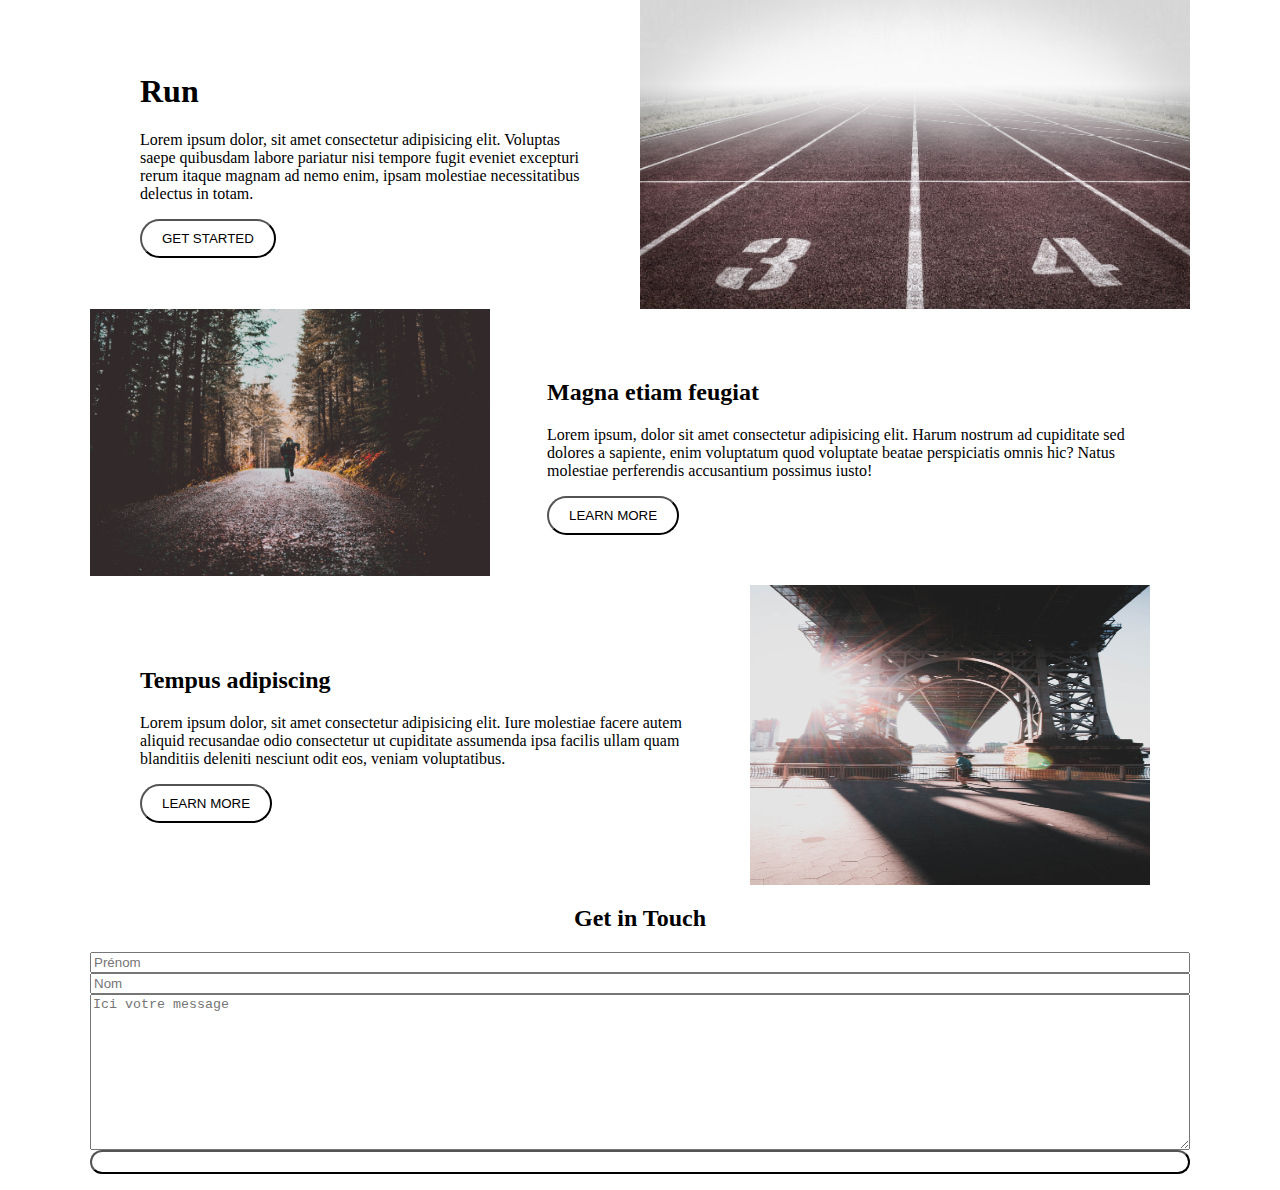
==== integration-run-master/index.html @ b88fe5b7 "first" ====
<html lang="en">
<head>
    <meta charset="UTF-8">
    <meta http-equiv="X-UA-Compatible" content="IE=edge">
    <meta name="viewport" content="width=device-width, initial-scale=1.0">
    <link rel="stylesheet" href="./style.css">
    <title>Run</title>
</head>
<body>
    <div class="body-run">
        <div class="started">
            <div class="text-grid">
                <h1>Run</h1>
                <p>
                    Lorem ipsum dolor, sit amet consectetur adipisicing elit. Voluptas saepe quibusdam labore pariatur nisi tempore fugit eveniet excepturi rerum itaque magnam ad nemo enim, ipsam molestiae necessitatibus delectus in totam.
                </p>
                <button>get started</button>
            </div>
            <div class="banner">
                <img src="./img/banner.jpg" alt="">
            </div>
        </div>
        <div class="middle">

                <img src="./img/img-left.jpg" alt="">
            <div class="text-grid">
                <h2>Magna etiam feugiat</h2>
                <p>Lorem ipsum, dolor sit amet consectetur adipisicing elit. Harum nostrum ad cupiditate sed dolores a sapiente, enim voluptatum quod voluptate beatae perspiciatis omnis hic? Natus molestiae perferendis accusantium possimus iusto!</p>
                <button>learn more</button>
            </div>
        </div>
        <div class="end">
            <div class="text-grid">
                <h2>Tempus adipiscing</h2>
                <p>Lorem ipsum dolor, sit amet consectetur adipisicing elit. Iure molestiae facere autem aliquid recusandae odio consectetur ut cupiditate assumenda ipsa facilis ullam quam blanditiis deleniti nesciunt odit eos, veniam voluptatibus.</p>
                <button>learn more</button>
            </div>
            <img src="./img/img-right.jpg" alt="">
        </div>
        <div class="formul">
            <h2>Get in Touch</h2>
            <form action="submit">
                <div class="n-mail">
                    <input type="text" id="firstname" placeholder="Prénom" />
                    <input type="text" id="e-mail" placeholder="Nom" />
                    <textarea id="message" cols="30" rows="10" placeholder="Ici votre message"></textarea>
                    <button type="submit" value="Valider" id="btn-submit" />
                </div>

        </form>
    </div>
</body>
</html>
---- integration-run-master/style.css ----
body {
    margin: 0 auto;
    max-width: 1100px;
}

button {
    background: none;
    border-radius: 150px;
    text-transform: uppercase;
    padding: 10px 20px;
}

img::after {
    content: "";
    width: 100%;
    color: gray;
}
.started {
    display: grid;
    grid-template-columns: 50% 50%;
}
.banner img {
    margin: 0 auto;
    max-width: 550px;
}
.middle {
    display: grid;
    grid-template-columns: 37% 63%;
}
.text-grid {
    align-self: center;
    margin: 50px 50px;
}
.middle img {
    /* margin: 0 auto; */
    max-width: 400px;
}
.end {
    display: grid;
    grid-template-columns: 60% 40%;
}

.end img {
    width : 100vw;
    height : 200vh;
    max-width : 400px;
    max-height : 300px;
    
}

.formul h2 {
    text-align: center;
}

.n-mail {
    display: grid;
    grid-template-columns: 1fr ;
    grid-template-rows: 1fr 1fr;
    grid-template-areas: 
    "name" "email"
    "mess" "mess"
    "mess" "mess"
    "submit" ;
}

.n-mail {
    width: 100%;
}

#firstname {
    grid-area: name ;
}

#e-mail {
    grid-area: email;
}

#message {
    grid-area: mess;
}

#btn-submit {
    grid-area: submit;
}
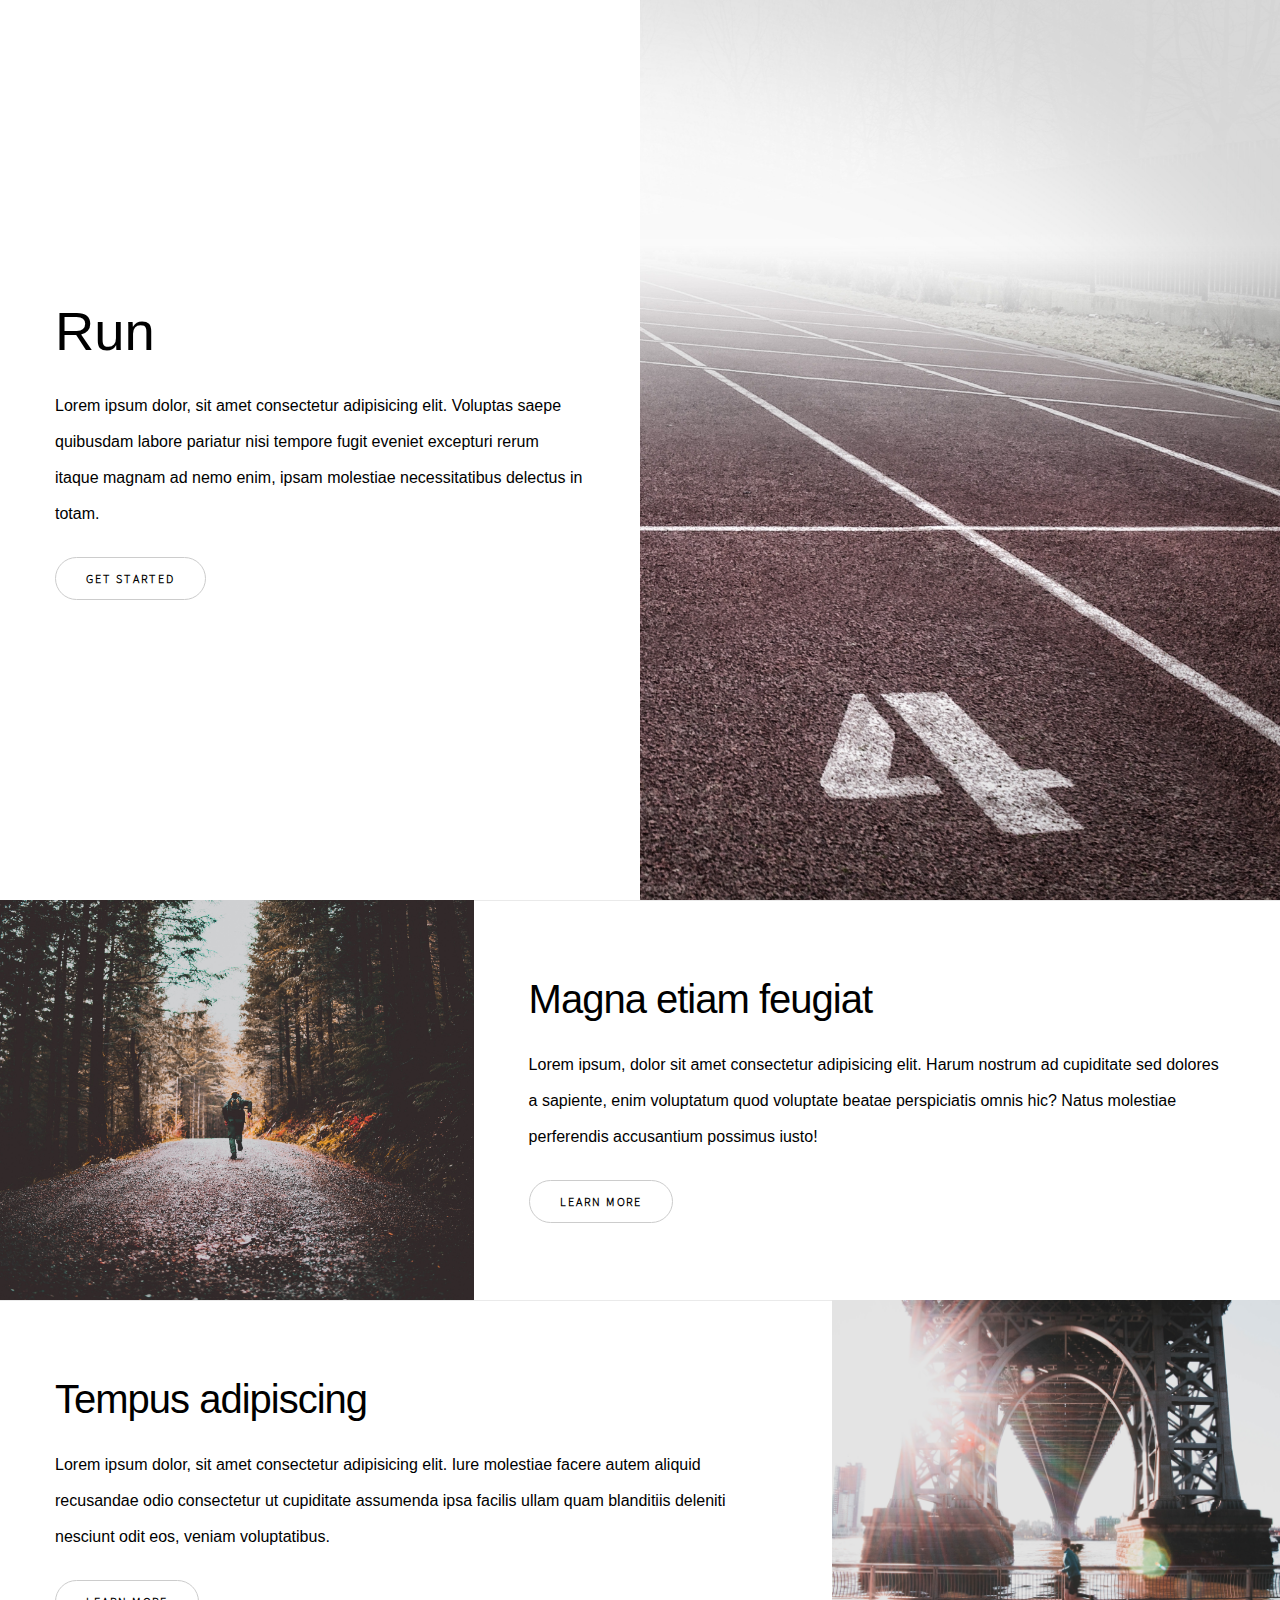
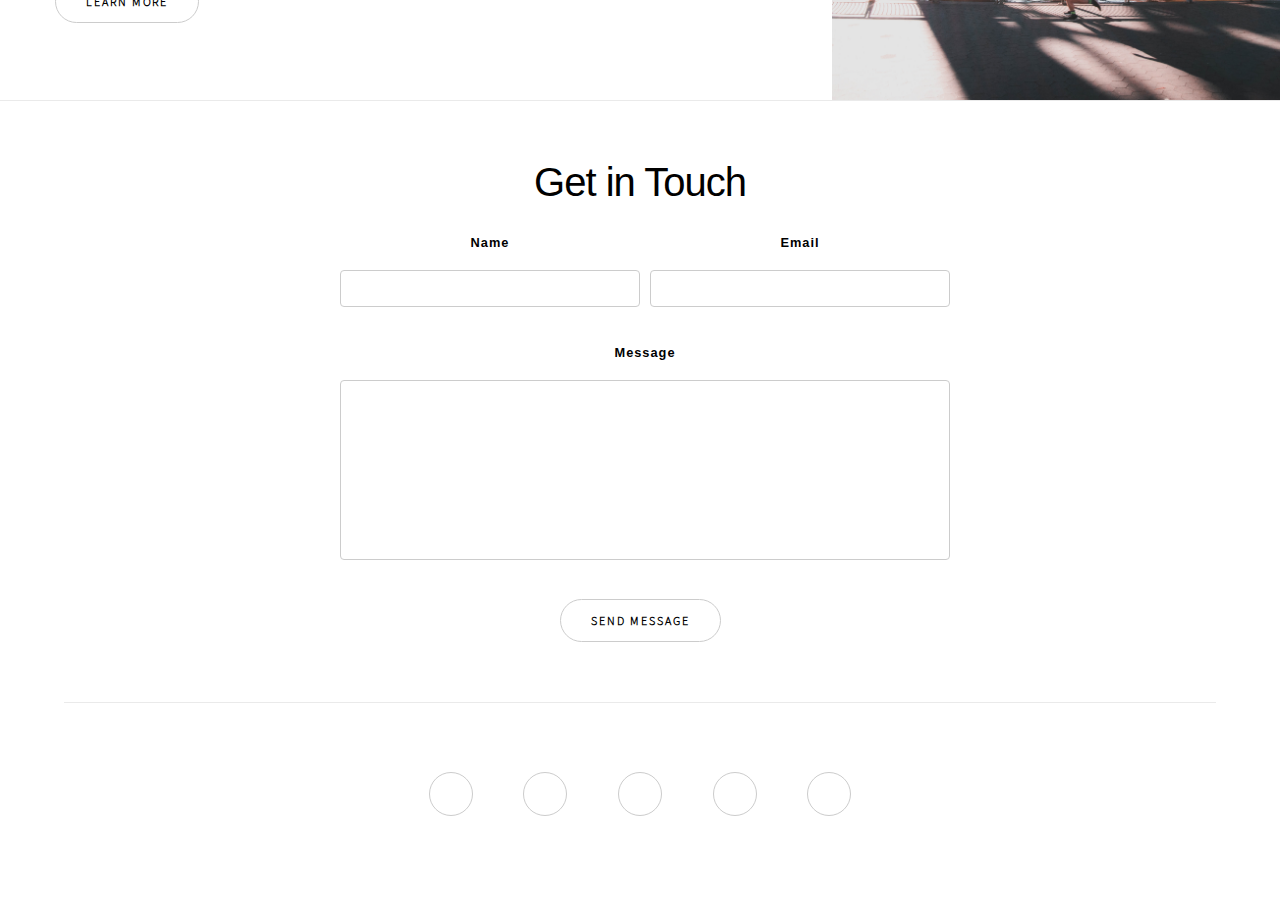
==== commit e2aa5d75: "correction" ====
--- a/integration-run-master/index.html
+++ b/integration-run-master/index.html
@@ -5,49 +5,81 @@
     <meta name="viewport" content="width=device-width, initial-scale=1.0">
     <link rel="stylesheet" href="./style.css">
     <title>Run</title>
+
+    <link rel="stylesheet" href="https://cdnjs.cloudflare.com/ajax/libs/font-awesome/6.3.0/css/all.min.css" integrity="sha512-SzlrxWUlpfuzQ+pcUCosxcglQRNAq/DZjVsC0lE40xsADsfeQoEypE+enwcOiGjk/bSuGGKHEyjSoQ1zVisanQ==" crossorigin="anonymous" referrerpolicy="no-referrer" />
 </head>
 <body>
-    <div class="body-run">
-        <div class="started">
-            <div class="text-grid">
+    <header>
+
+        <div class="container">
+            <div>   
                 <h1>Run</h1>
                 <p>
                     Lorem ipsum dolor, sit amet consectetur adipisicing elit. Voluptas saepe quibusdam labore pariatur nisi tempore fugit eveniet excepturi rerum itaque magnam ad nemo enim, ipsam molestiae necessitatibus delectus in totam.
                 </p>
                 <button>get started</button>
             </div>
-            <div class="banner">
-                <img src="./img/banner.jpg" alt="">
+        </div>
+        <div class="img-banner"></div>       
+    </header>
+        <section class="section-1">
+            <div class="img"></div>
+            <div class="container">
+                <div>
+                    <h2>Magna etiam feugiat</h2>
+                    <p>Lorem ipsum, dolor sit amet consectetur adipisicing elit. Harum nostrum ad cupiditate sed dolores a sapiente, enim voluptatum quod voluptate beatae perspiciatis omnis hic? Natus molestiae perferendis accusantium possimus iusto!</p>
+                    <button>learn more</button>
+                </div>
             </div>
-        </div>
-        <div class="middle">
-
-                <img src="./img/img-left.jpg" alt="">
-            <div class="text-grid">
-                <h2>Magna etiam feugiat</h2>
-                <p>Lorem ipsum, dolor sit amet consectetur adipisicing elit. Harum nostrum ad cupiditate sed dolores a sapiente, enim voluptatum quod voluptate beatae perspiciatis omnis hic? Natus molestiae perferendis accusantium possimus iusto!</p>
-                <button>learn more</button>
+        </section>
+        <section class="section-2">
+            <div class="container">
+                <div>
+                    <h2>Tempus adipiscing</h2>
+                    <p>Lorem ipsum dolor, sit amet consectetur adipisicing elit. Iure molestiae facere autem aliquid recusandae odio consectetur ut cupiditate assumenda ipsa facilis ullam quam blanditiis deleniti nesciunt odit eos, veniam voluptatibus.</p>
+                    <button>learn more</button>
+                </div>
             </div>
-        </div>
-        <div class="end">
-            <div class="text-grid">
-                <h2>Tempus adipiscing</h2>
-                <p>Lorem ipsum dolor, sit amet consectetur adipisicing elit. Iure molestiae facere autem aliquid recusandae odio consectetur ut cupiditate assumenda ipsa facilis ullam quam blanditiis deleniti nesciunt odit eos, veniam voluptatibus.</p>
-                <button>learn more</button>
-            </div>
-            <img src="./img/img-right.jpg" alt="">
-        </div>
-        <div class="formul">
+            <div class="img"></div>
+    </section>
+        <section class="contact">
             <h2>Get in Touch</h2>
-            <form action="submit">
-                <div class="n-mail">
-                    <input type="text" id="firstname" placeholder="Prénom" />
-                    <input type="text" id="e-mail" placeholder="Nom" />
-                    <textarea id="message" cols="30" rows="10" placeholder="Ici votre message"></textarea>
-                    <button type="submit" value="Valider" id="btn-submit" />
+            <form method="post" action="#">
+                <div class="form-grid">
+                    <div>
+                        <label for="name">Name</label>
+                        <input type="text" id="name" />
+                    </div>
+                    <div>
+                        <label for="email">Email</label>
+                        <input type="text" id="email" />
+                    </div>
+                    <div class="textarea">
+                        <label for="message">Message</label>
+                        <textarea id="message"></textarea>
+                    </div>
                 </div>
-
-        </form>
-    </div>
+                <input type="submit" class="button" value="Send Message" />
+                </form>
+        </section>
+        <footer>
+            <ul>
+                <li>
+                    <a href="#"><i class="fa-brands fa-twitter"></i></a>
+                </li>
+                <li>
+                    <a href="#"><i class="fa-brands fa-facebook-f"></i></a>
+                </li>
+                <li>
+                    <a href="#"><i class="fa-brands fa-instagram"></i></a>
+                </li>
+                <li>
+                    <a href="#"><i class="fa-brands fa-linkedin-in"></i></a>
+                </li>
+                <li>
+                    <a href="#"><i class="fa-regular fa-envelope"></i></a>
+                </li>
+            </ul>
+        </footer>
 </body>
 </html>--- a/integration-run-master/style.css
+++ b/integration-run-master/style.css
@@ -1,85 +1,203 @@
+@font-face {
+    font-family: "Source Sans Pro";
+    src: url(./fonts/SourceSansPro-Light.ttf)
+}
+
+/* *************** Global **************** */
+
+* {
+    margin: 0;
+    padding: 0;
+    box-sizing: border-box;
+    list-style-type: none;
+    outline: none;
+}
+
+h1 {
+    font-size: 3.4rem;
+    font-weight: 200;
+}
+
+h2 {
+    font-size: 2.5rem;
+    font-weight: 500;
+    letter-spacing: -1px;
+}
+
+a:visited {
+    color: black;
+    text-decoration: none;
+}
+
+p {
+    line-height: 36px;
+    margin: 25px 0;
+}
+button, .button {
+    border: 1px solid #ccc;
+    background: transparent;
+    border-radius: 50px;
+    padding: 13px 30px;
+    display: inline-block;
+    text-transform: uppercase;
+    letter-spacing: 2px;
+    cursor: pointer;
+    font: 700 0.75rem "Source Sans Pro";
+}
+
+a:hover, button:hover, input[type="submit"]:hover {
+    border: 1px solid skyblue;
+    color: skyblue;
+}
+
+.container {
+    display: flex;
+    justify-content: center;
+    align-items: center;
+    padding: 55px;
+}
+.section-1, .section-2, .contact {
+    box-shadow: inset 0 1px 0 rgba(0, 0, 0, 0.082);
+}
+/* ******************************************** */
 
 body {
+    font-family: "Souce Sans Pro", sans-serif;
+}
+header {
+    min-height: 100vh;
+    display: grid;
+    grid-template-columns: 50% 50%;
+}
+
+.img-banner {
+    background: url(./img/banner.jpg) right/cover;
+}
+
+/* *********************** SECTION 1 ************************ */
+
+.section-1 {
+    display: grid;
+    grid-template-columns: 37% 63%;
+    min-height: 400px;
+}
+
+.section-1 .img {
+    background: url(./img/img-left.jpg) center/cover;
+}
+.section-2 {
+    display: grid;
+    grid-template-columns: 65% 35%;
+    min-height: 400px;
+}
+.section-2 .img {
+    background: url(./img/img-right.jpg) center/cover;
+}
+
+/* ********************* CONTACT ************************* */
+
+.contact {
+    text-align: center;
+    padding: 60px 0;
+}
+
+.form-grid {
+    grid-template-columns: 50% 50%;
+    grid-template-rows: 100px 224px;
+    grid-template-areas: 
+    "input1 input2"
+    "texta texta";
+    width: 85%;
+    margin: 30px auto;
+    max-width: 600px;
+    gap: 10px;
+    display: grid;
+}
+
+.textarea {
+    grid-area: texta;
+}
+label {
+    font-weight: 600;
+    font-size: 0.8rem;
+    letter-spacing: 1px;
+}
+
+input[type="text"], textarea {
+    width: 100%;
+    margin: 20px 0 40px;
+    border-radius: 4px;
+    border: 1px solid #ccc;
+    padding: 10px;
+    transition: 0.2s;
+}
+
+input[type="text"]:focus, textarea:focus {
+    outline: 2px solid skyblue;
+}
+textarea {
+    resize: none;
+    height: 180px;
+}
+
+/* ******************** FOOTER ******************** */
+footer {
+    padding: 70px 0 90px;
+    position: relative;
+}
+footer::before{
+    content: "";
+    position: absolute;
+    width: 90%;
+    height: 1px;
+    background: rgba(0, 0, 0, 0.082);
+    left: 50%;
+    transform: translateX(-50%);
+    top: 0;
+}
+
+footer ul {
+    display: flex;
+    justify-content: space-between;
+    width: 33%;
     margin: 0 auto;
-    max-width: 1100px;
-}
-
-button {
-    background: none;
-    border-radius: 150px;
-    text-transform: uppercase;
-    padding: 10px 20px;
-}
-
-img::after {
-    content: "";
-    width: 100%;
-    color: gray;
-}
-.started {
-    display: grid;
-    grid-template-columns: 50% 50%;
-}
-.banner img {
-    margin: 0 auto;
-    max-width: 550px;
-}
-.middle {
-    display: grid;
-    grid-template-columns: 37% 63%;
-}
-.text-grid {
-    align-self: center;
-    margin: 50px 50px;
-}
-.middle img {
-    /* margin: 0 auto; */
-    max-width: 400px;
-}
-.end {
-    display: grid;
-    grid-template-columns: 60% 40%;
-}
-
-.end img {
-    width : 100vw;
-    height : 200vh;
-    max-width : 400px;
-    max-height : 300px;
-    
-}
-
-.formul h2 {
-    text-align: center;
-}
-
-.n-mail {
-    display: grid;
-    grid-template-columns: 1fr ;
-    grid-template-rows: 1fr 1fr;
-    grid-template-areas: 
-    "name" "email"
-    "mess" "mess"
-    "mess" "mess"
-    "submit" ;
-}
-
-.n-mail {
-    width: 100%;
-}
-
-#firstname {
-    grid-area: name ;
-}
-
-#e-mail {
-    grid-area: email;
-}
-
-#message {
-    grid-area: mess;
-}
-
-#btn-submit {
-    grid-area: submit;
+    min-width: 300px;
+}
+
+footer a {
+    display: flex;
+    border: 1px solid #ccc;
+    border-radius: 50px;
+    justify-content: center;
+    align-items: center;
+    width: 44px;
+    height: 44px;
+    transition: 0.3s;
+    text-decoration: none;
+}
+
+@media screen and (max-width:650px) {
+    header, .section-1, .section-2, .contact {
+        display: block;
+    }
+    header { 
+        height: auto;
+    }
+    header .img-banner {
+        height: 50vh;
+        margin-top: 30px;
+    }
+    .container {
+        padding: 15px;
+    }
+    footer ul {
+        min-width: 200px;
+    }
+    footer a {
+        width: 30px;
+        height: 30px;
+    }
+    footer i {
+        font-size: 0.7em;
+    }
 }